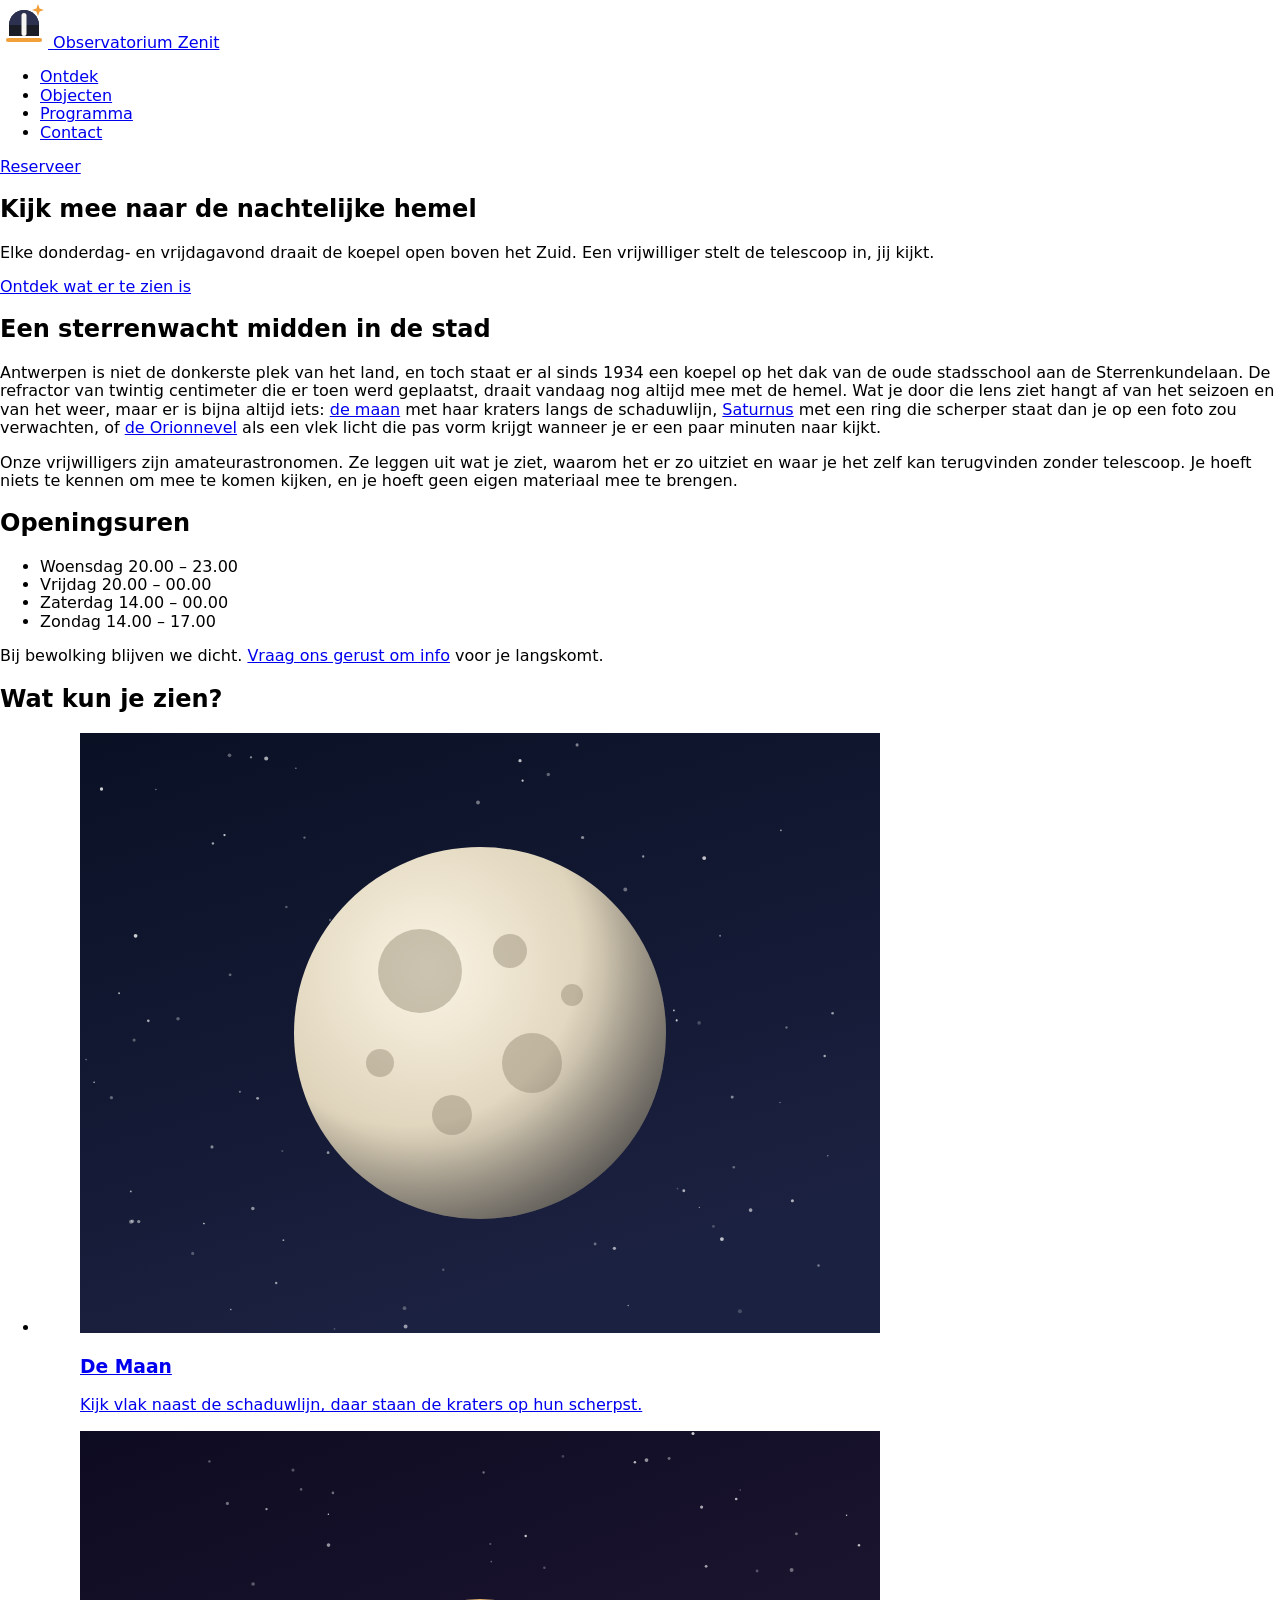
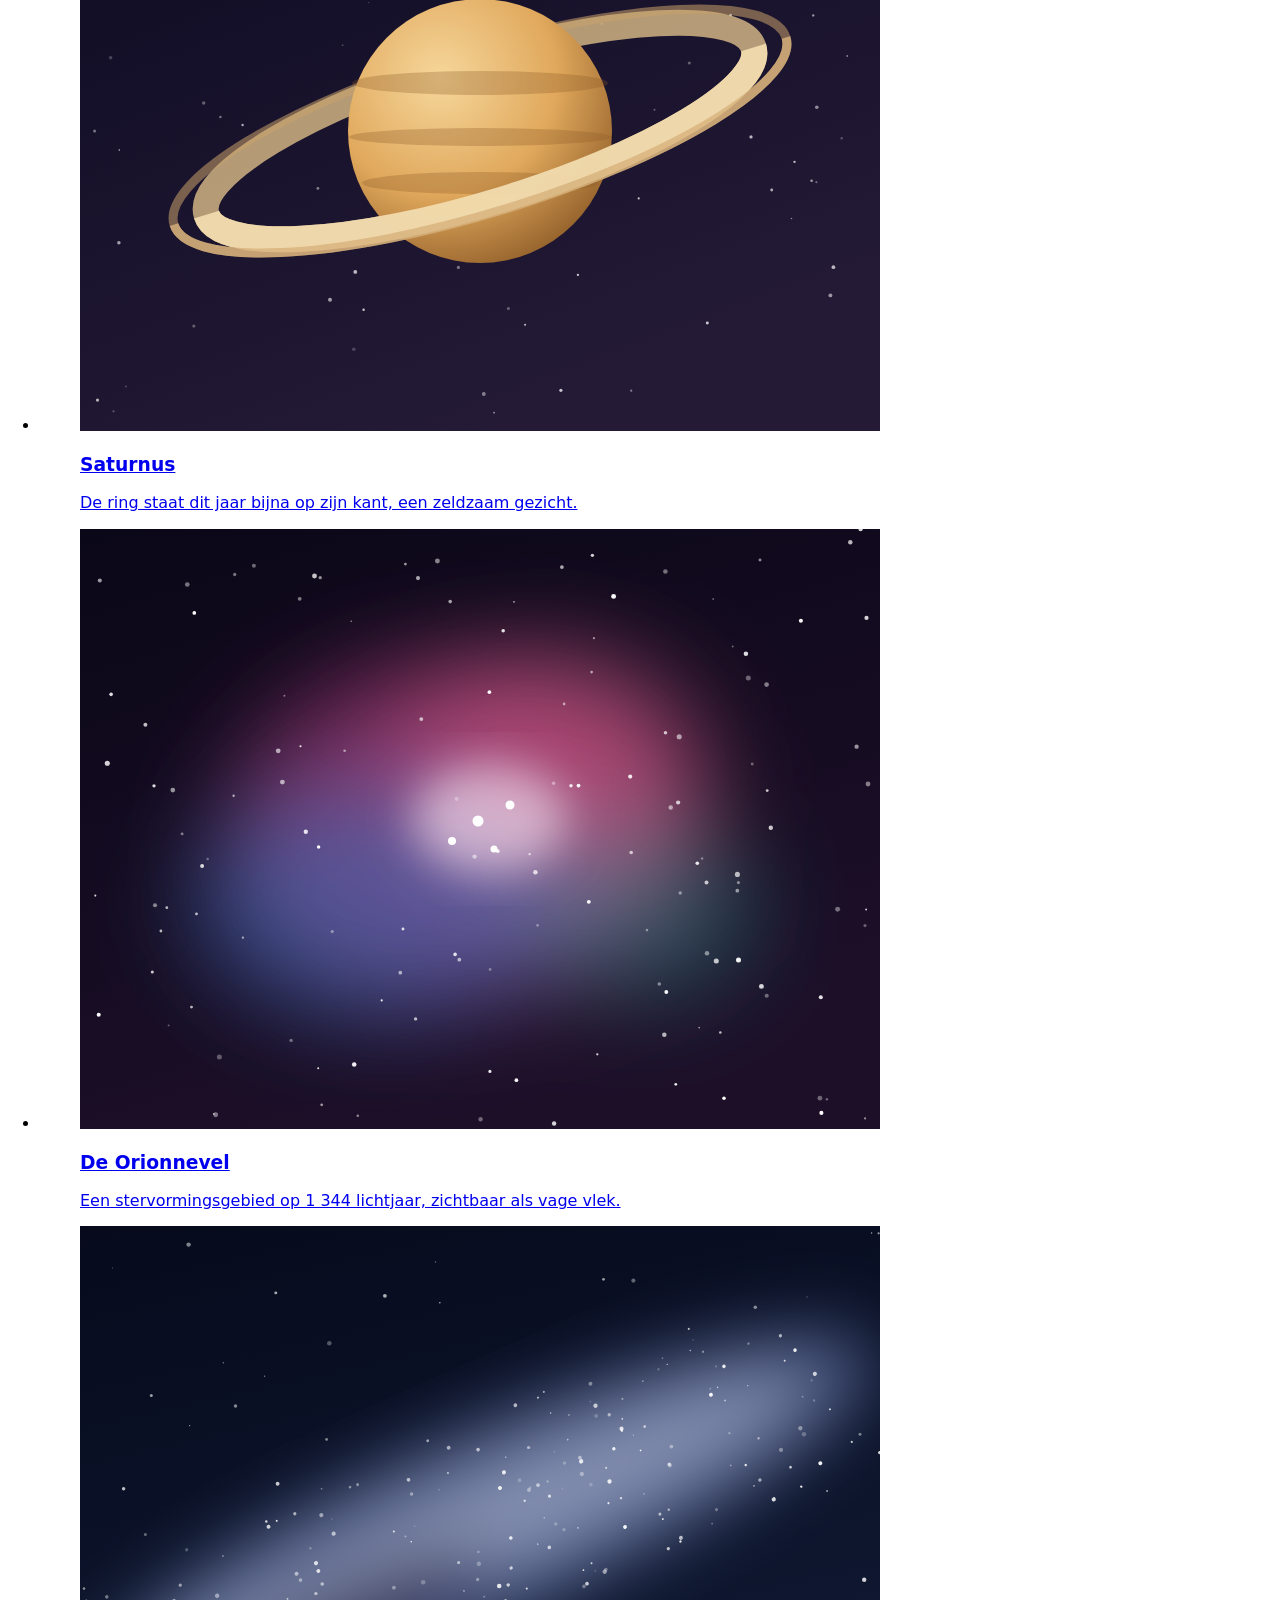
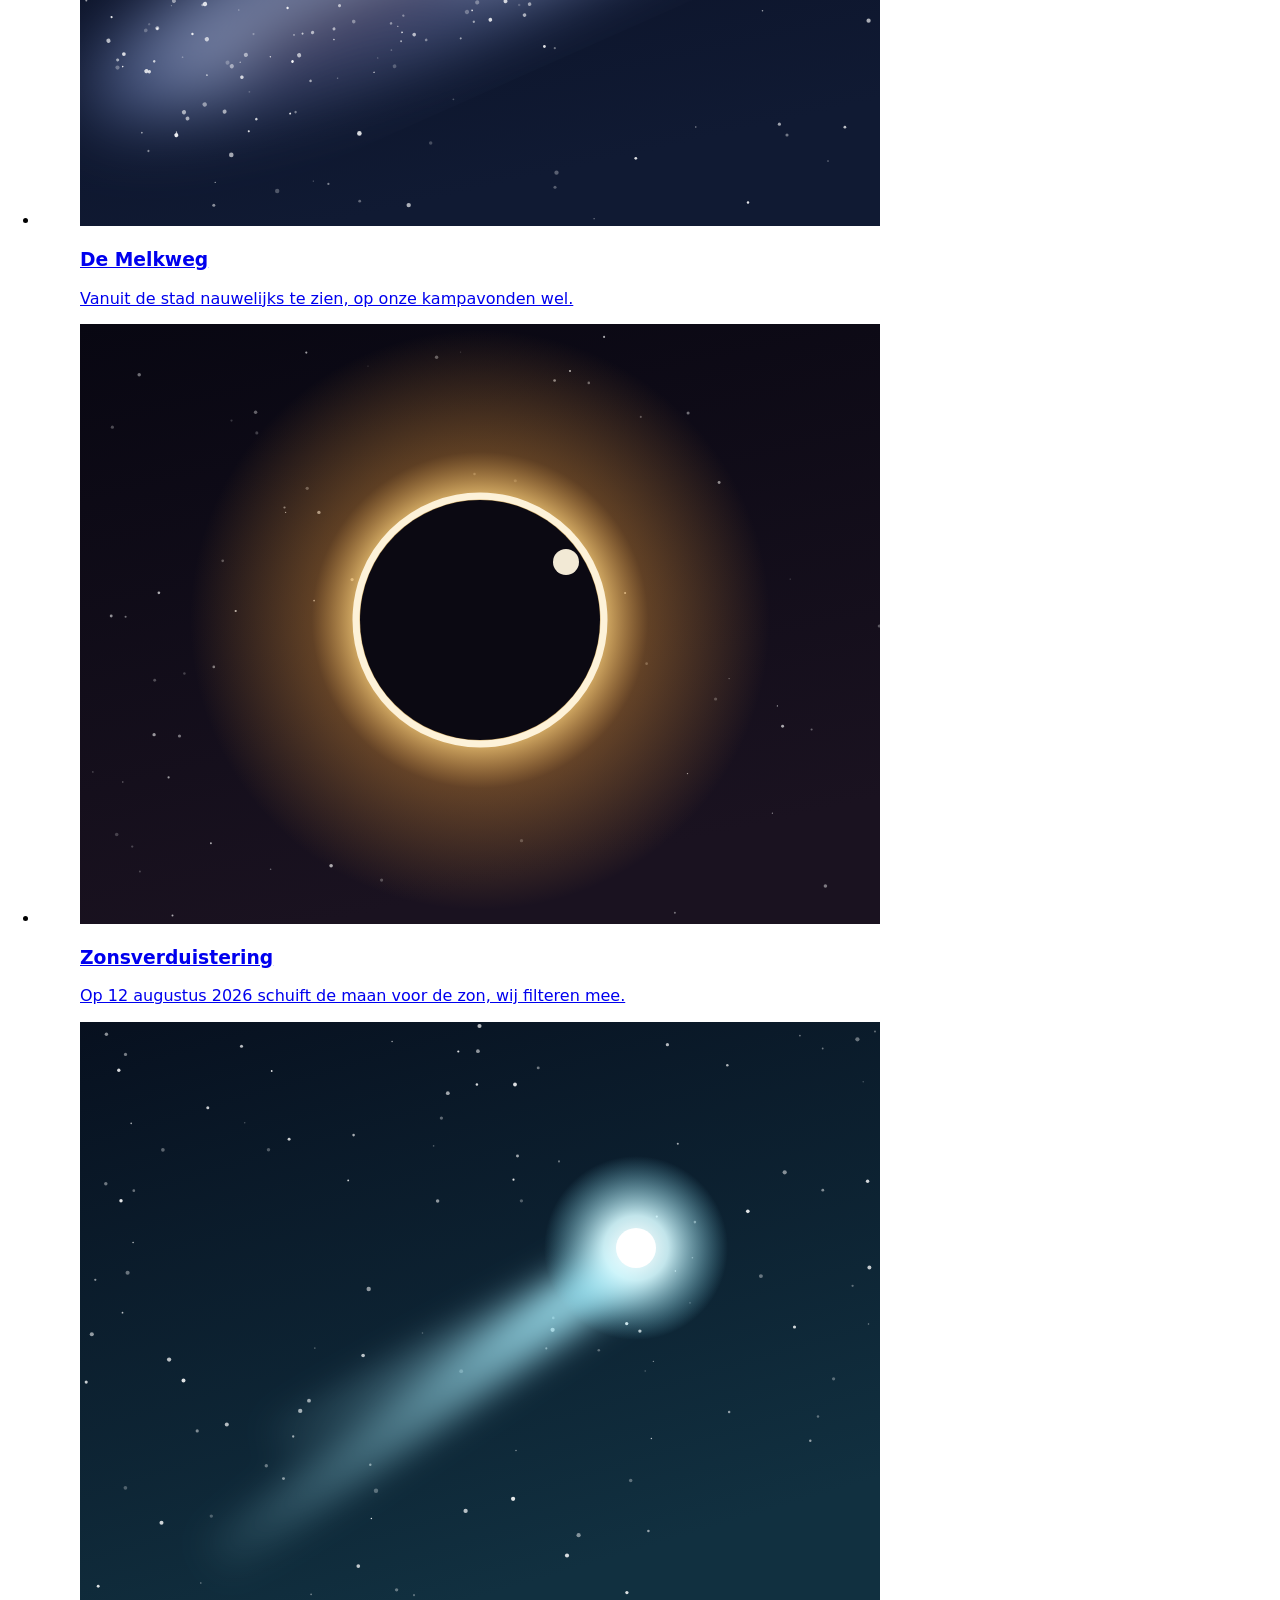
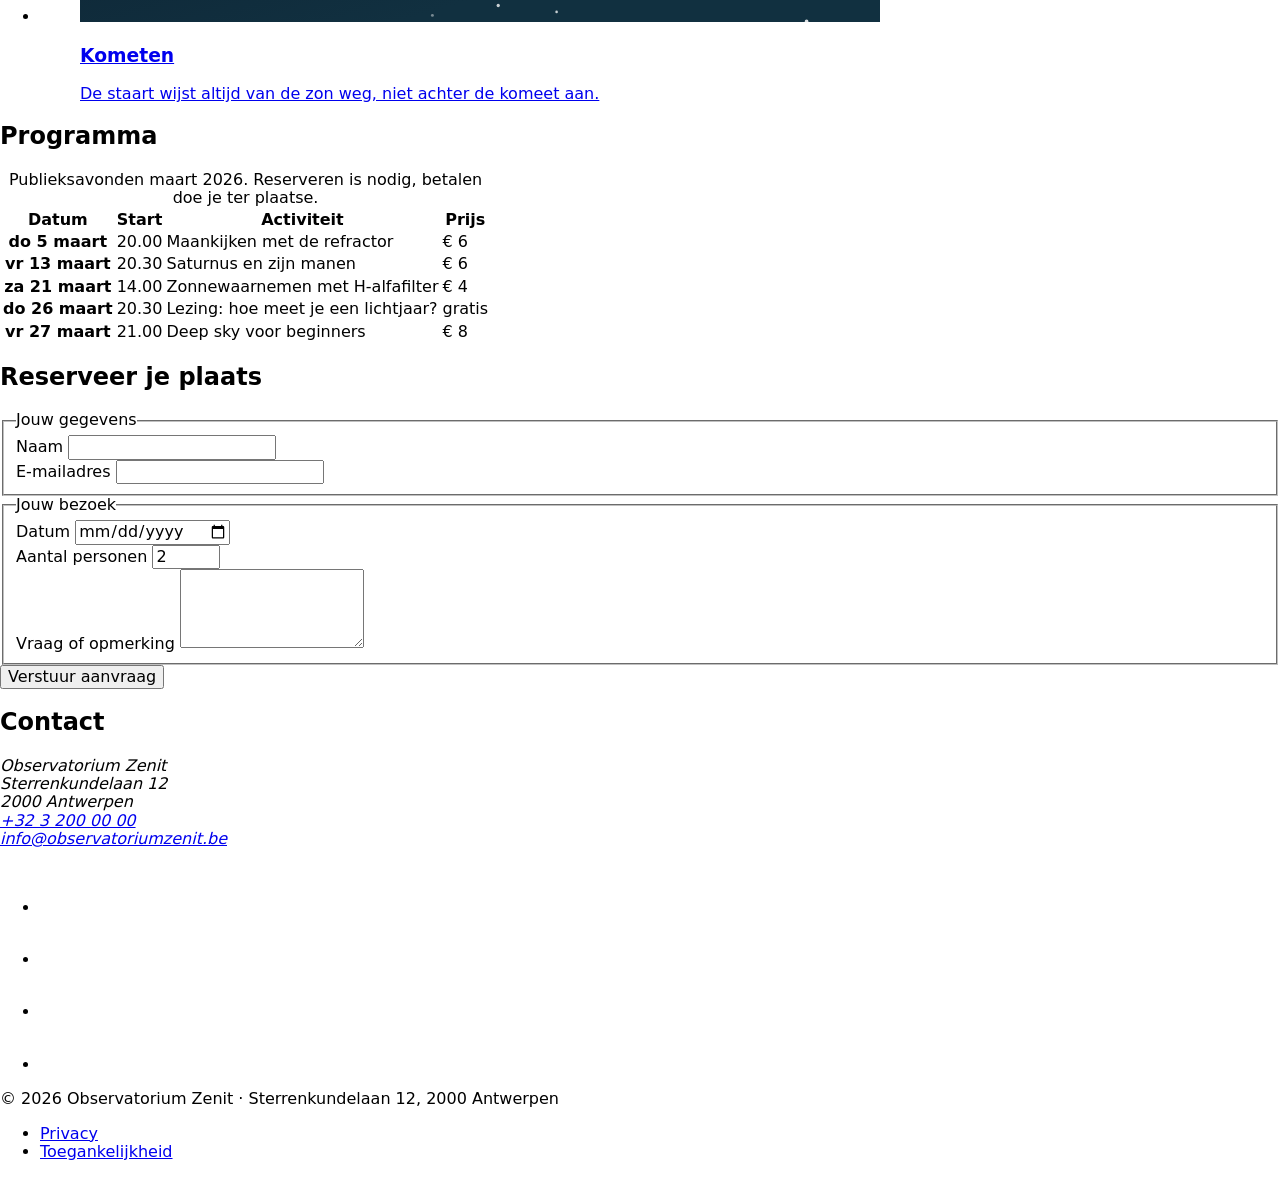
==== observatory/startbestanden/index.html @ cfd544e3 "index.html fout" ====
<!doctype html>
<html lang="nl-BE">
  <head>
    <meta charset="UTF-8" />
    <meta name="viewport" content="width=device-width, initial-scale=1.0" />
    <title>Observatory</title>
    <link rel="stylesheet" href="./css/normalize.css" />
    <link rel="stylesheet" href="style.css">
  </head>
  <body>
    <header class="site-header">
      <a class="logo" href="index.html">
        <img src="assets/logo.svg" alt="" />
        <span>Observatorium Zenit</span>
      </a>
      <nav class="main-nav" aria-label="Hoofdmenu">
        <ul>
          <li><a href="#discover">Ontdek</a></li>
          <li><a href="#objects">Objecten</a></li>
          <li><a href="#programme">Programma</a></li>
          <li><a href="#contact">Contact</a></li>
        </ul>
      </nav>
      <a class="button" href="#contact">Reserveer</a>
    </header>

    <section id="hero">
      <h1>Kijk mee naar de nachtelijke hemel</h1>
      <p>
        Elke donderdag- en vrijdagavond draait de koepel open boven het Zuid.
        Een vrijwilliger stelt de telescoop in, jij kijkt.
      </p>
      <a class="hero-link" href="#discover">Ontdek wat er te zien is</a>
    </section>

    <main>
      <section id="discover" class="discover">
        <article>
          <h2>Een sterrenwacht midden in de stad</h2>
          <p>
            Antwerpen is niet de donkerste plek van het land, en toch staat er
            al sinds 1934 een koepel op het dak van de oude stadsschool aan de
            Sterrenkundelaan. De refractor van twintig centimeter die er toen
            werd geplaatst, draait vandaag nog altijd mee met de hemel. Wat je
            door die lens ziet hangt af van het seizoen en van het weer, maar er
            is bijna altijd iets: <a href="#objects">de maan</a> met haar
            kraters langs de schaduwlijn, <a href="#objects">Saturnus</a> met
            een ring die scherper staat dan je op een foto zou verwachten, of
            <a href="#objects">de Orionnevel</a> als een vlek licht die pas vorm
            krijgt wanneer je er een paar minuten naar kijkt.
          </p>
          <p>
            Onze vrijwilligers zijn amateurastronomen. Ze leggen uit wat je
            ziet, waarom het er zo uitziet en waar je het zelf kan terugvinden
            zonder telescoop. Je hoeft niets te kennen om mee te komen kijken,
            en je hoeft geen eigen materiaal mee te brengen.
          </p>
        </article>

        <aside aria-labelledby="hours-title">
          <h2 id="hours-title">Openingsuren</h2>
          <ul class="hours">
            <li><span>Woensdag</span> <span>20.00 &ndash; 23.00</span></li>
            <li><span>Vrijdag</span> <span>20.00 &ndash; 00.00</span></li>
            <li><span>Zaterdag</span> <span>14.00 &ndash; 00.00</span></li>
            <li><span>Zondag</span> <span>14.00 &ndash; 17.00</span></li>
          </ul>
          <p>
            Bij bewolking blijven we dicht.
            <a href="#contact">Vraag ons gerust om info</a> voor je langskomt.
          </p>
        </aside>
      </section>

      <section id="objects">
        <h2>Wat kun je zien?</h2>
        <ul class="object-grid">
          <li class="object-card">
            <a href="#programme">
              <figure>
                <img
                  src="assets/object-moon.svg"
                  alt="De Maan met zichtbare kraters"
                  width="800"
                  height="600"
                />
                <figcaption>
                  <h3>De Maan</h3>
                  <p>
                    Kijk vlak naast de schaduwlijn, daar staan de kraters op hun
                    scherpst.
                  </p>
                </figcaption>
              </figure>
            </a>
          </li>
          <li class="object-card">
            <a href="#programme">
              <figure>
                <img
                  src="./assets/object-saturn.svg"
                  alt="Saturnus met zijn ring"
                  width="800"
                  height="600"
                />
                <figcaption>
                  <h3>Saturnus</h3>
                  <p>
                    De ring staat dit jaar bijna op zijn kant, een zeldzaam
                    gezicht.
                  </p>
                </figcaption>
              </figure>
            </a>
          </li>
          <li class="object-card">
            <a href="#programme">
              <figure>
                <img
                  src="./assets/object-orion.svg"
                  alt="De Orionnevel als gekleurde gaswolk"
                  width="800"
                  height="600"
                />
                <figcaption>
                  <h3>De Orionnevel</h3>
                  <p>
                    Een stervormingsgebied op 1&nbsp;344 lichtjaar, zichtbaar
                    als vage vlek.
                  </p>
                </figcaption>
              </figure>
            </a>
          </li>
          <li class="object-card">
            <a href="#programme">
              <figure>
                <img
                  src="./assets/object-milky-way.svg"
                  alt="De Melkweg als band van sterren over de nachthemel"
                  width="800"
                  height="600"
                />
                <figcaption>
                  <h3>De Melkweg</h3>
                  <p>
                    Vanuit de stad nauwelijks te zien, op onze kampavonden wel.
                  </p>
                </figcaption>
              </figure>
            </a>
          </li>
          <li class="object-card">
            <a href="#programme">
              <figure>
                <img
                  src="./assets/object-eclipse.svg"
                  alt="Zonsverduistering waarbij de maan voor de zon schuift"
                  width="800"
                  height="600"
                />
                <figcaption>
                  <h3>Zonsverduistering</h3>
                  <p>
                    Op 12 augustus 2026 schuift de maan voor de zon, wij
                    filteren mee.
                  </p>
                </figcaption>
              </figure>
            </a>
          </li>
          <li class="object-card">
            <a href="#programme">
              <figure>
                <img
                  src="./assets/object-comet.svg"
                  alt="Een komeet met een lange staart"
                  width="800"
                  height="600"
                />
                <figcaption>
                  <h3>Kometen</h3>
                  <p>
                    De staart wijst altijd van de zon weg, niet achter de komeet
                    aan.
                  </p>
                </figcaption>
              </figure>
            </a>
          </li>
        </ul>
      </section>

      <section id="programme">
        <h2>Programma</h2>
        <div class="table-scroll">
          <table>
            <caption>
              Publieksavonden maart 2026. Reserveren is nodig, betalen doe je
              ter plaatse.
            </caption>
            <thead>
              <tr>
                <th scope="col">Datum</th>
                <th scope="col">Start</th>
                <th scope="col">Activiteit</th>
                <th scope="col">Prijs</th>
              </tr>
            </thead>
            <tbody>
              <tr>
                <th scope="row">do 5 maart</th>
                <td>20.00</td>
                <td>Maankijken met de refractor</td>
                <td>&euro;&nbsp;6</td>
              </tr>
              <tr>
                <th scope="row">vr 13 maart</th>
                <td>20.30</td>
                <td>Saturnus en zijn manen</td>
                <td>&euro;&nbsp;6</td>
              </tr>
              <tr>
                <th scope="row">za 21 maart</th>
                <td>14.00</td>
                <td>Zonnewaarnemen met H-alfafilter</td>
                <td>&euro;&nbsp;4</td>
              </tr>
              <tr>
                <th scope="row">do 26 maart</th>
                <td>20.30</td>
                <td>Lezing: hoe meet je een lichtjaar?</td>
                <td>gratis</td>
              </tr>
              <tr>
                <th scope="row">vr 27 maart</th>
                <td>21.00</td>
                <td>Deep sky voor beginners</td>
                <td>&euro;&nbsp;8</td>
              </tr>
            </tbody>
          </table>
        </div>
      </section>

      <section id="contact" class="contact">
        <article>
          <h2>Reserveer je plaats</h2>
          <form action="#" method="post">
            <fieldset>
              <legend>Jouw gegevens</legend>
              <div class="field">
                <label for="name">Naam</label>
                <input
                  type="text"
                  id="name"
                  name="name"
                  autocomplete="name"
                  required
                />
              </div>
              <div class="field">
                <label for="email">E-mailadres</label>
                <input
                  type="email"
                  id="email"
                  name="email"
                  autocomplete="email"
                  required
                />
              </div>
            </fieldset>
            <fieldset>
              <legend>Jouw bezoek</legend>
              <div class="field">
                <label for="date">Datum</label>
                <input type="date" id="date" name="date" required />
              </div>
              <div class="field">
                <label for="guests">Aantal personen</label>
                <input
                  type="number"
                  id="guests"
                  name="guests"
                  min="1"
                  max="8"
                  value="2"
                  required
                />
              </div>
              <div class="field">
                <label for="message">Vraag of opmerking</label>
                <textarea id="message" name="message" rows="4"></textarea>
              </div>
            </fieldset>
            <button type="submit" class="button">Verstuur aanvraag</button>
          </form>
        </article>

        <aside aria-labelledby="contact-title">
          <h2 id="contact-title">Contact</h2>
          <address>
            Observatorium Zenit<br />
            Sterrenkundelaan 12<br />
            2000 Antwerpen<br />
            <a href="tel:+3232000000">+32 3 200 00 00</a><br />
            <a href="mailto:info@observatoriumzenit.be"
              >info@observatoriumzenit.be</a
            >
          </address>
          <ul class="social">
            <li>
              <a href="#"
                ><img
                  src="./assets/icon-facebook.svg"
                  alt="Facebook"
                  width="48"
                  height="48"
              /></a>
            </li>
            <li>
              <a href="#"
                ><img
                  src="./assets/icon-instagram.svg"
                  alt="Instagram"
                  width="48"
                  height="48"
              /></a>
            </li>
            <li>
              <a href="#"
                ><img
                  src="./assets/icon-linkedin.svg"
                  alt="LinkedIn"
                  width="48"
                  height="48"
              /></a>
            </li>
            <li>
              <a href="#"
                ><img
                  src="./assets/icon-youtube.svg"
                  alt="YouTube"
                  width="48"
                  height="48"
              /></a>
            </li>
          </ul>
        </aside>
      </section>
    </main>

    <footer class="site-footer">
      <p>
        &copy; 2026 Observatorium Zenit &middot; Sterrenkundelaan 12, 2000
        Antwerpen
      </p>
      <nav aria-label="Voettekst">
        <ul>
          <li><a href="#">Privacy</a></li>
          <li><a href="#">Toegankelijkheid</a></li>
        </ul>
      </nav>
    </footer>
  </body>
</html>
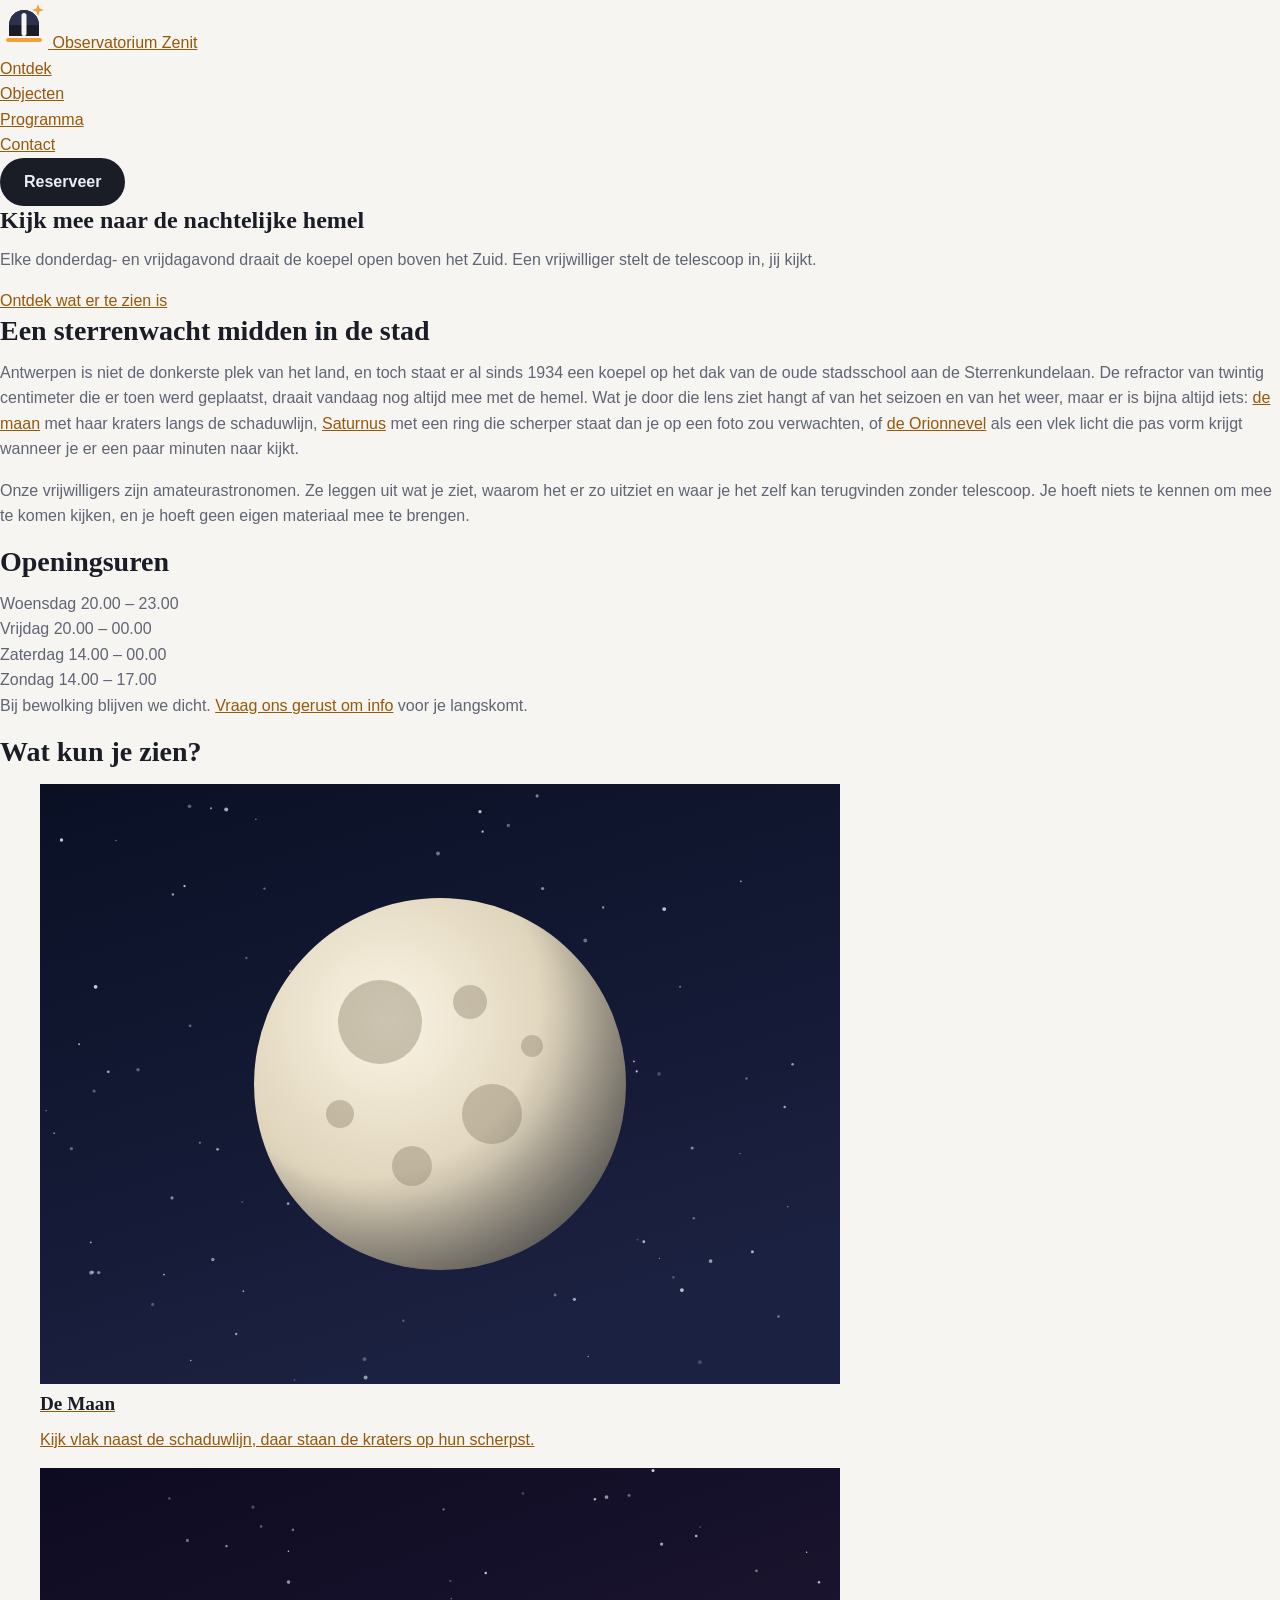
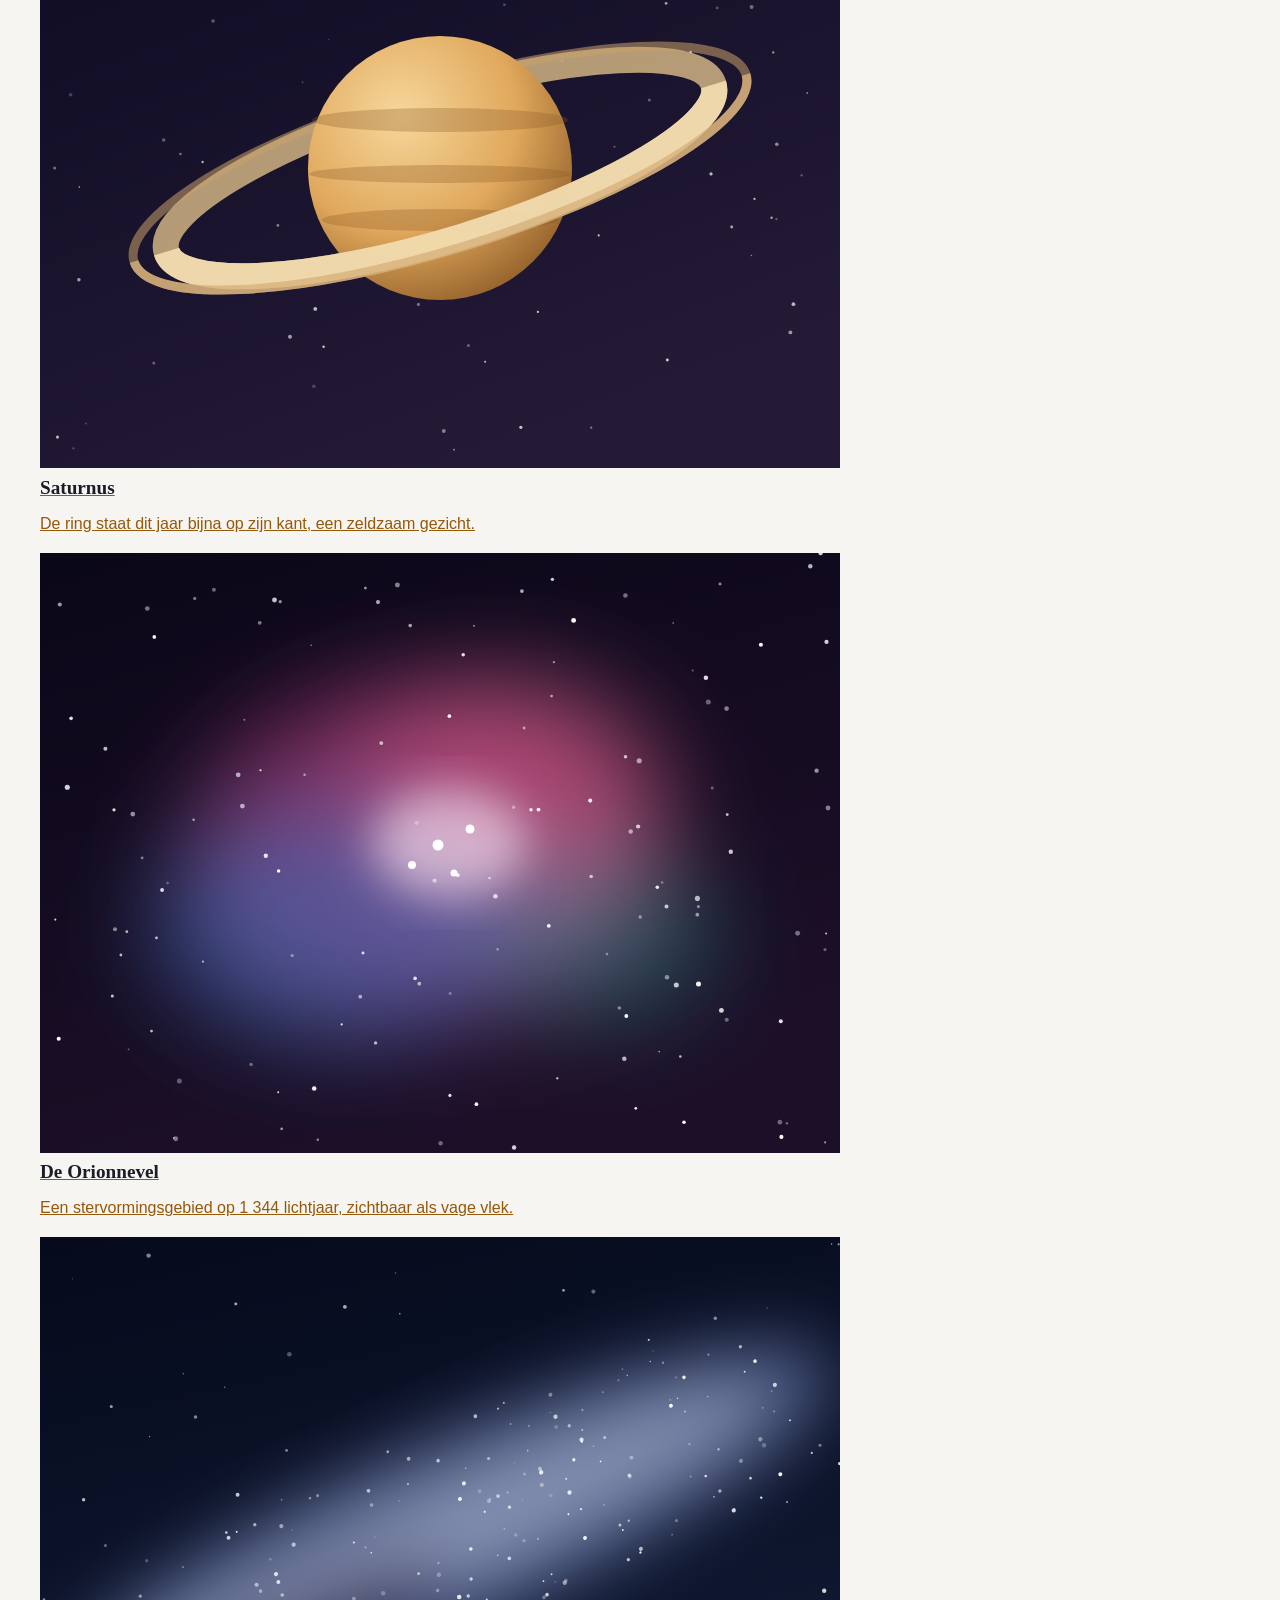
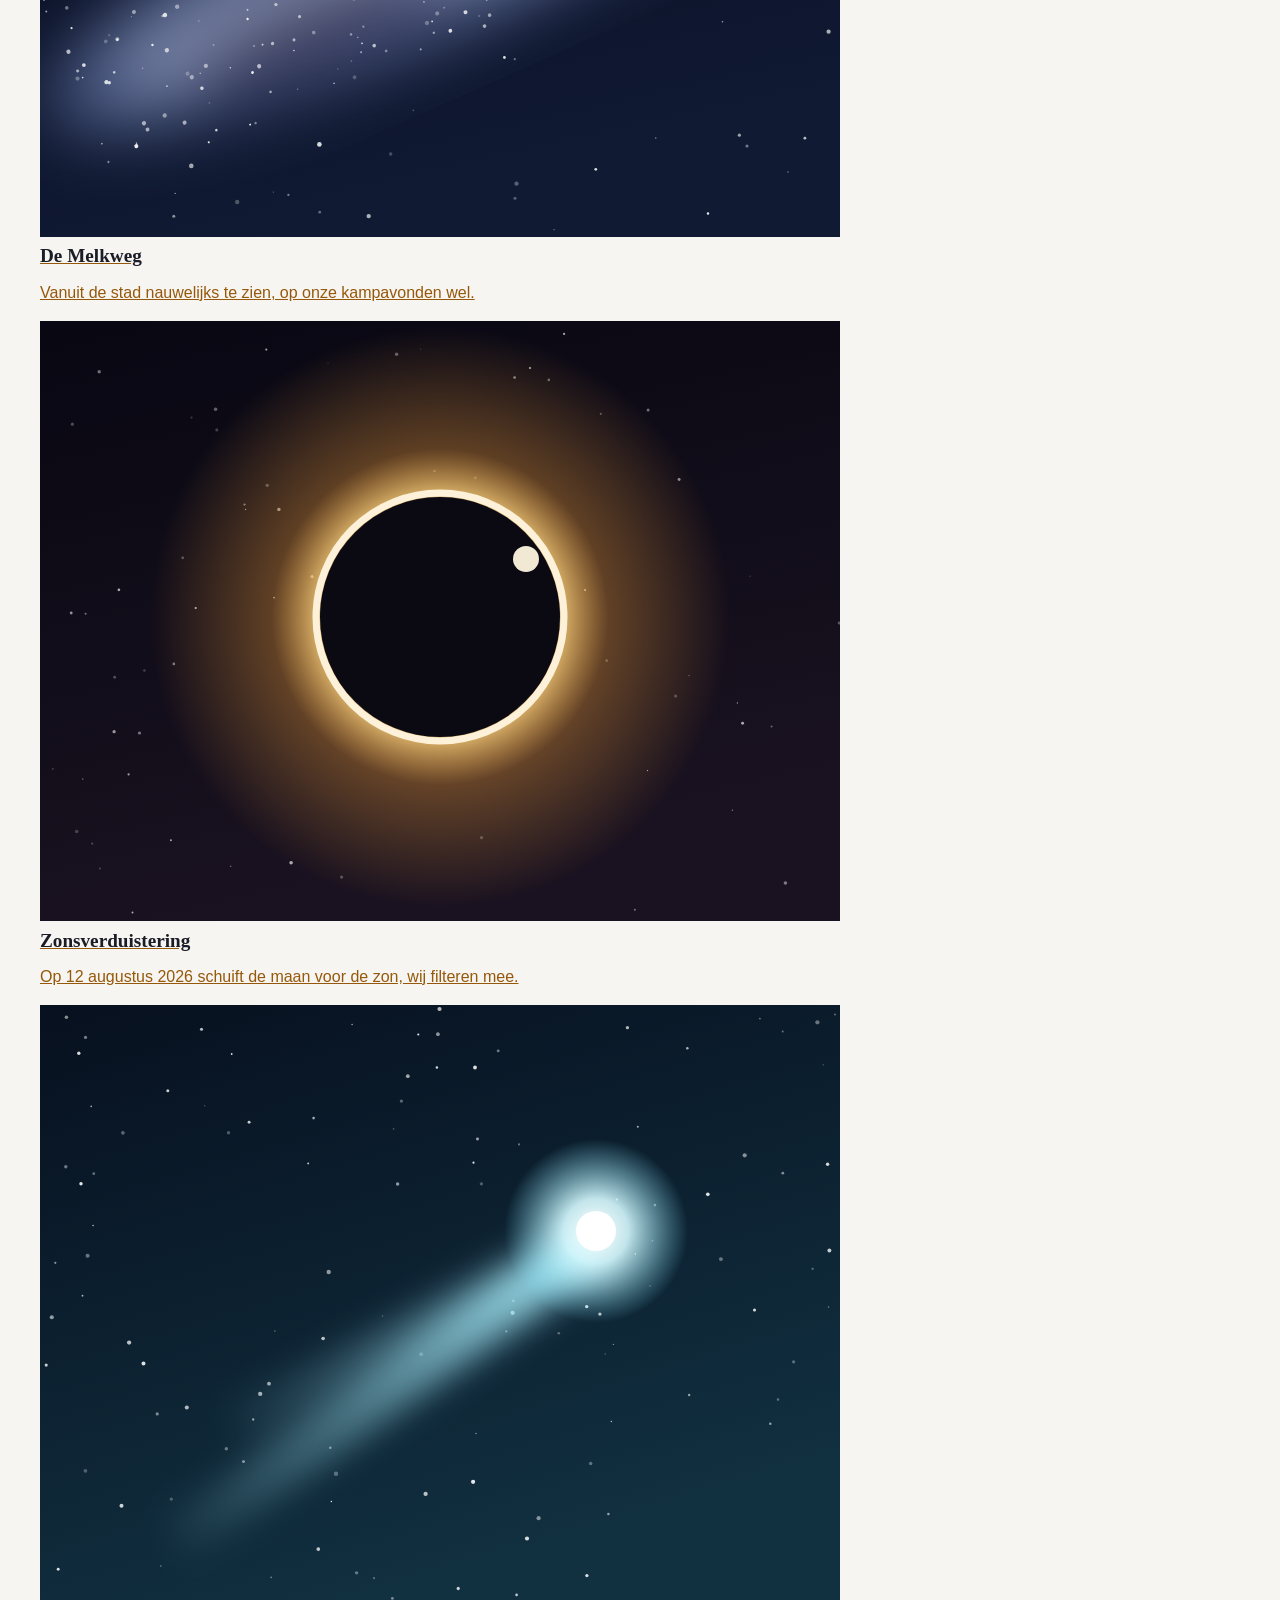
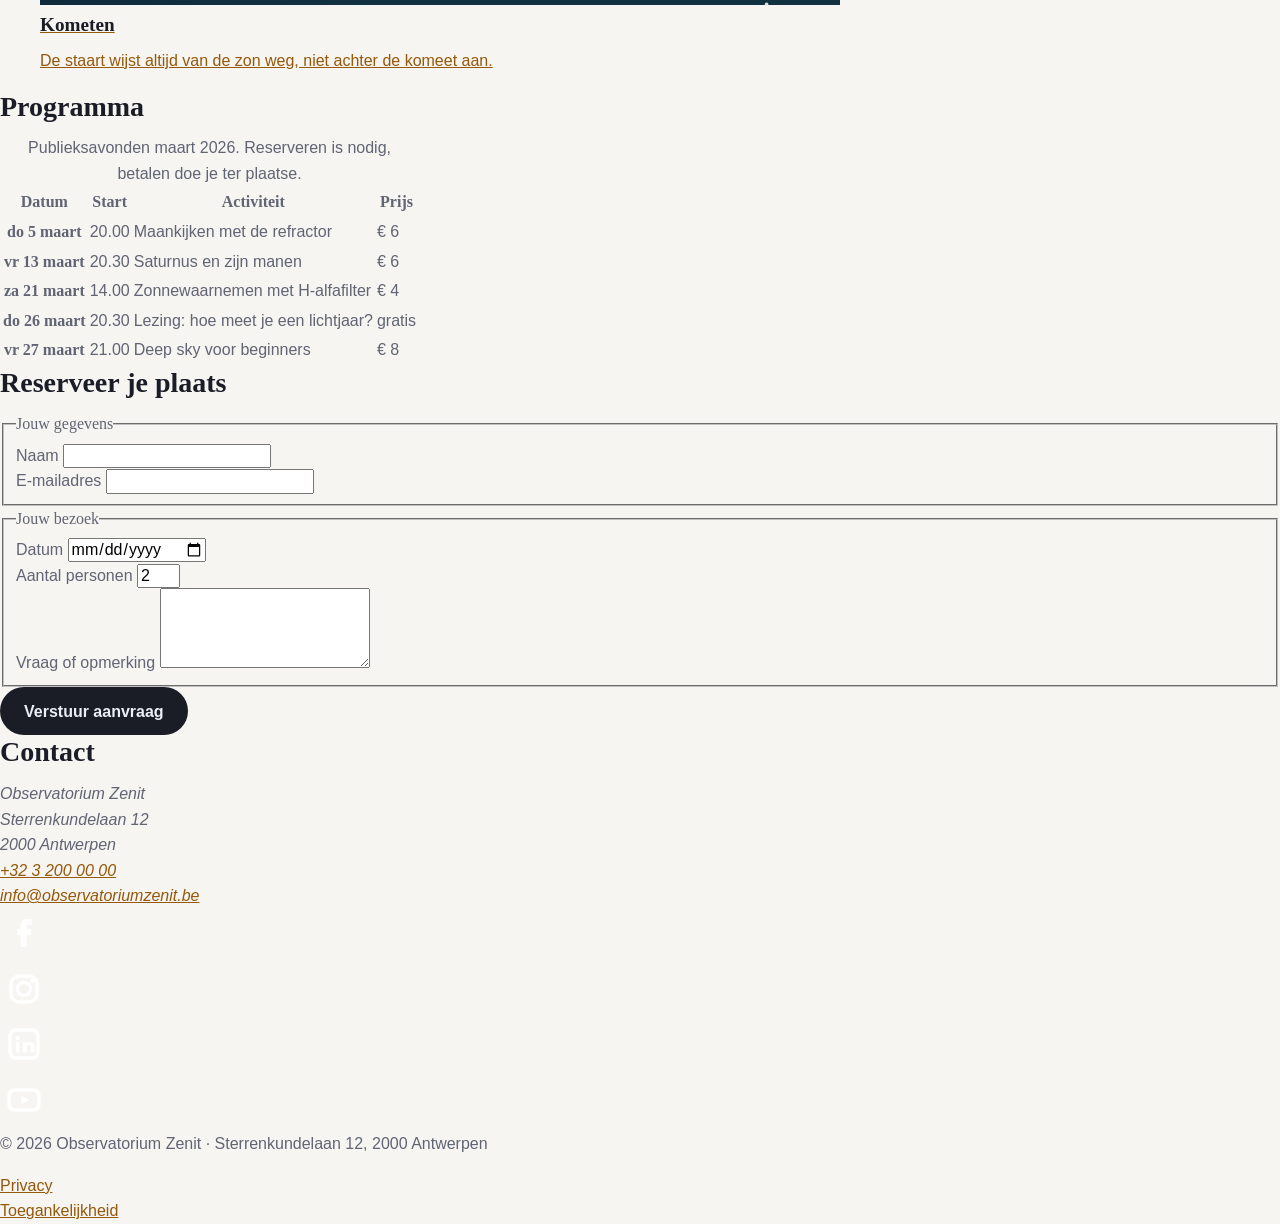
==== commit 143e6adc: "fix" ====
--- a/observatory/startbestanden/index.html
+++ b/observatory/startbestanden/index.html
@@ -4,8 +4,8 @@
     <meta charset="UTF-8" />
     <meta name="viewport" content="width=device-width, initial-scale=1.0" />
     <title>Observatory</title>
-    <link rel="stylesheet" href="./css/normalize.css" />
-    <link rel="stylesheet" href="style.css">
+    <link rel="stylesheet" href="css/normalize.css" />
+    <link rel="stylesheet" href="css/style.css">
   </head>
   <body>
     <header class="site-header">
--- a/observatory/startbestanden/css/style.css
+++ b/observatory/startbestanden/css/style.css
@@ -0,0 +1,88 @@
+:root {
+  --color-surface: rgb(246, 245, 242);
+  --color-card: rgb(255, 255, 255);
+  --color-ink: rgb(26, 28, 38);
+  --color-muted: rgb(96, 100, 115);
+  --color-line: rgb(214, 212, 205);
+  --color-on-dark: rgb(236, 238, 246);
+  --color-accent: rgb(242, 160, 58);
+  --color-accent-dark: rgb(150, 88, 10);
+  --color-valid: rgb(42, 132, 72);
+  --color-invalid: rgb(178, 48, 48);
+
+  --font-heading: Georgia, "Times New Roman", serif;
+  --font-body: "Helvetica Neue", Arial, sans-serif;
+}
+
+body {
+  min-height: 100vh;
+  display: grid;
+  grid-template-columns: 1fr;
+  grid-template-rows: auto auto 1fr auto;
+  grid-template-areas: "header", "hero", "main", "footer";
+
+  background: var(--color-surface);
+  color: var(--color-muted);
+  font-family: var(--font-body);
+  line-height: 1.6;
+}
+
+h1,
+h2,
+h3,
+legend,
+thead,
+th {
+  font-family: var(--font-heading);
+}
+
+h1,
+h2,
+h3 {
+  color: var(--color-ink);
+  line-height: 1.2;
+  margin: 0 0 0.75rem;
+}
+
+h2 {
+  font-size: 1.75rem;
+}
+
+h3 {
+  font-size: 1.2rem;
+}
+
+p {
+  margin: 0 0 1rem;
+}
+
+a {
+  color: var(--color-accent-dark);
+}
+
+img {
+  max-width: 100%;
+  height: auto;
+}
+
+ul {
+  list-style: none;
+  margin: 0;
+  padding: 0;
+}
+
+.button {
+  display: inline-block;
+  padding: 0.7rem 1.5rem;
+  background: var(--color-ink);
+  color: var(--color-on-dark);
+  font: inherit;
+  font-weight: 700;
+  text-decoration: none;
+  border: 0;
+  border-radius: 999px;
+  cursor: pointer;
+  transition:
+    background-color 0.2s,
+    transform 0.2s;
+}
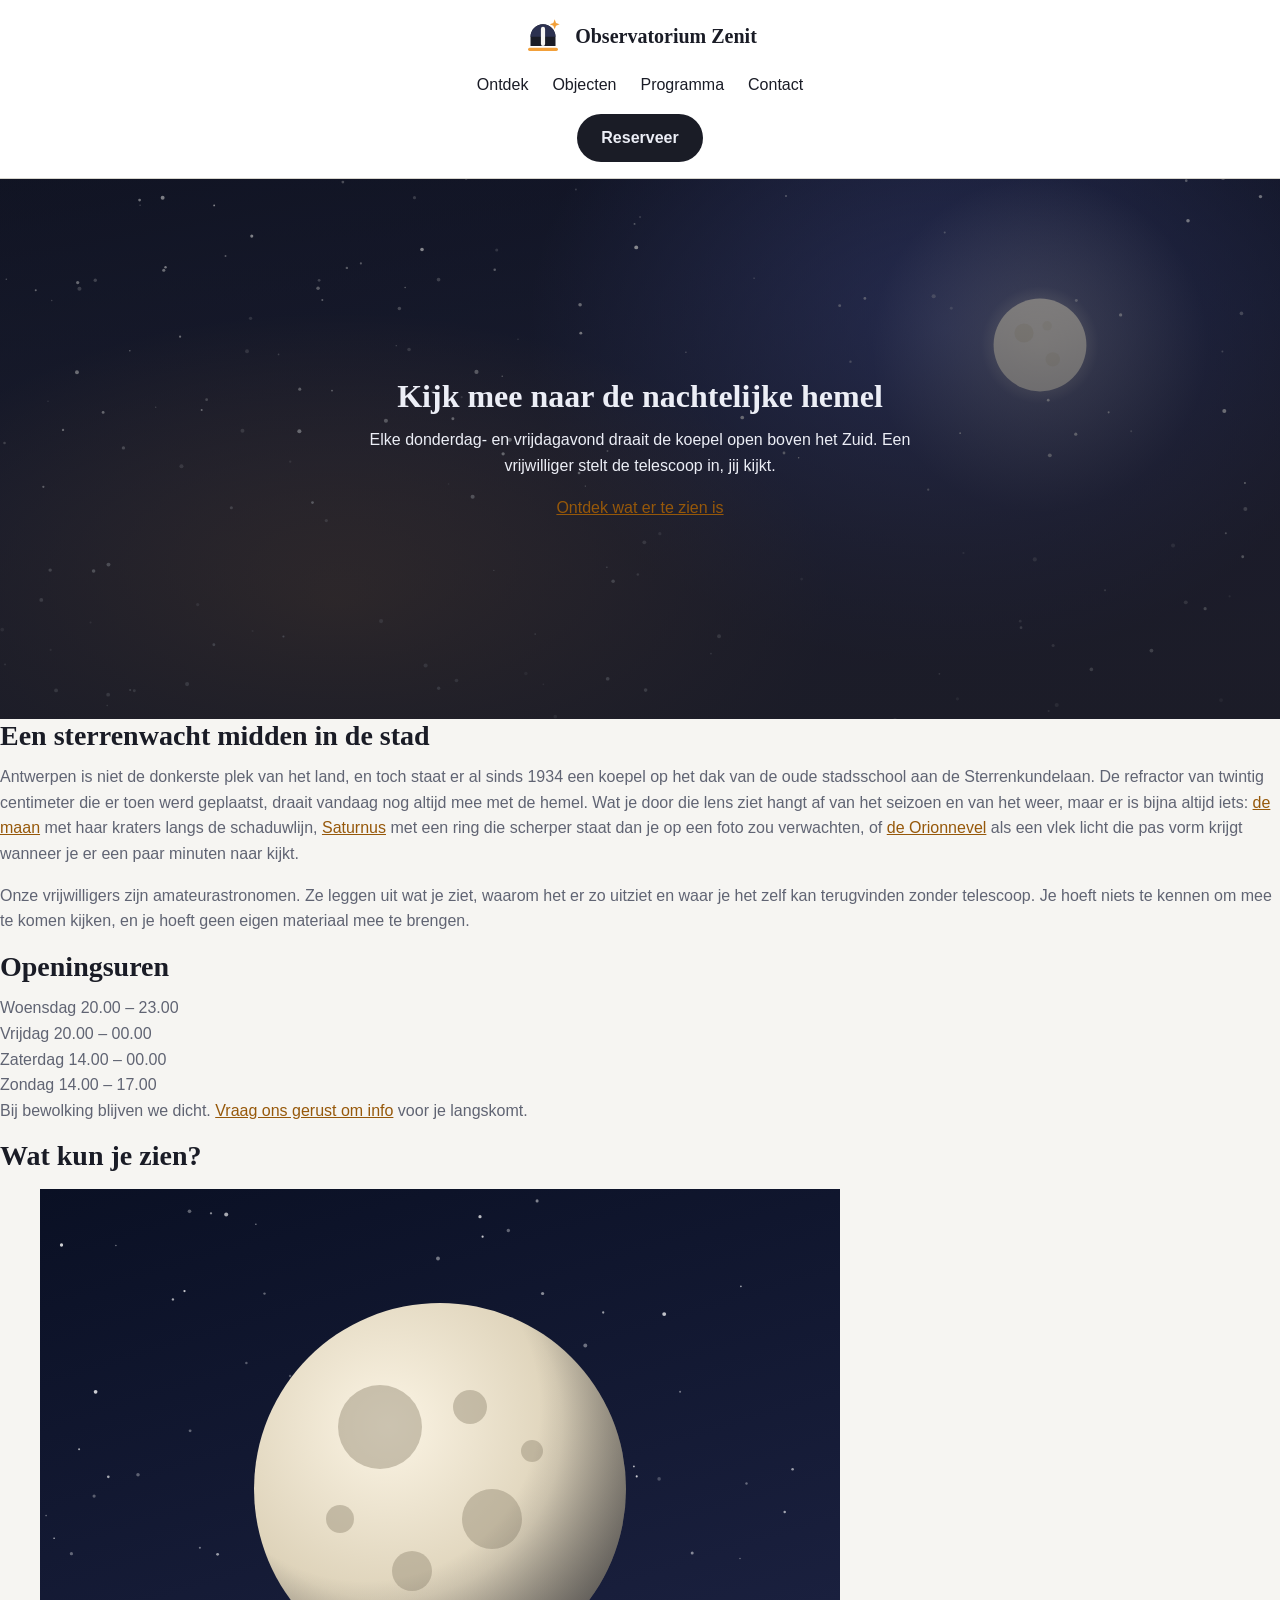
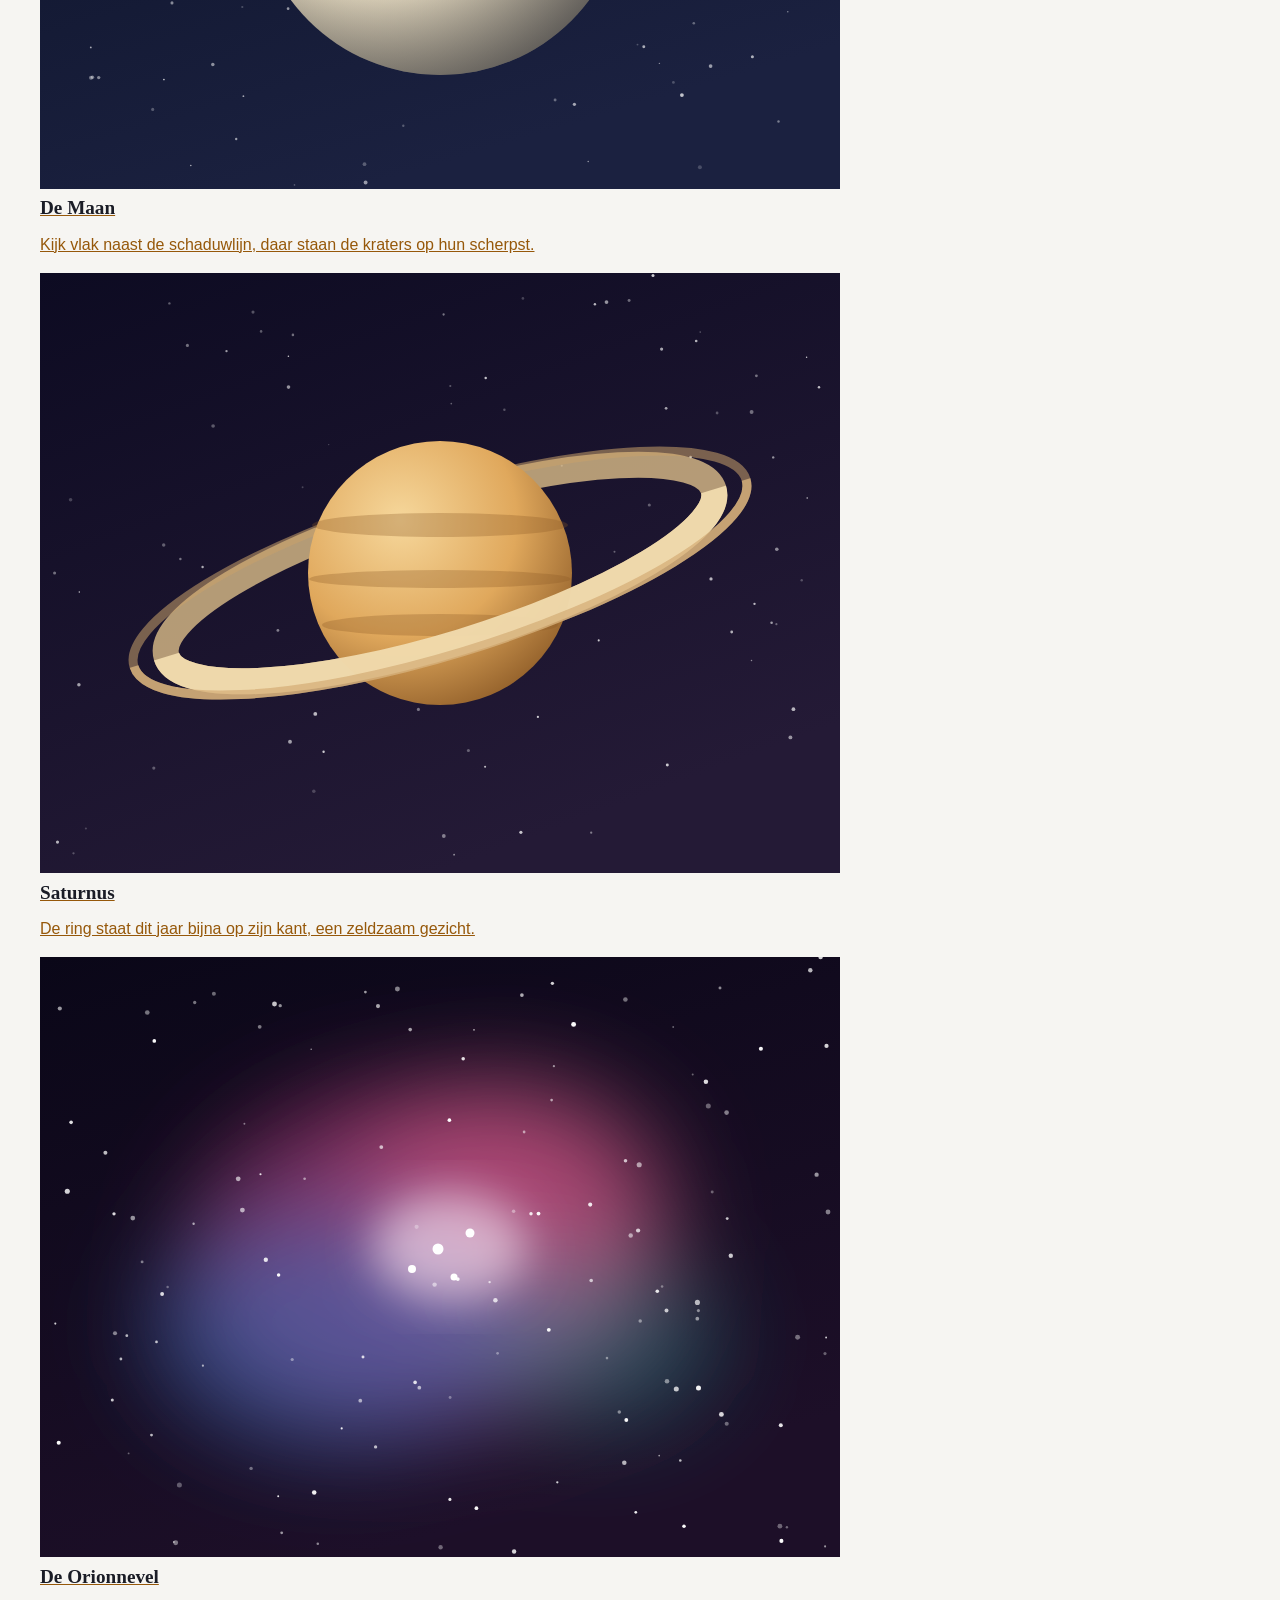
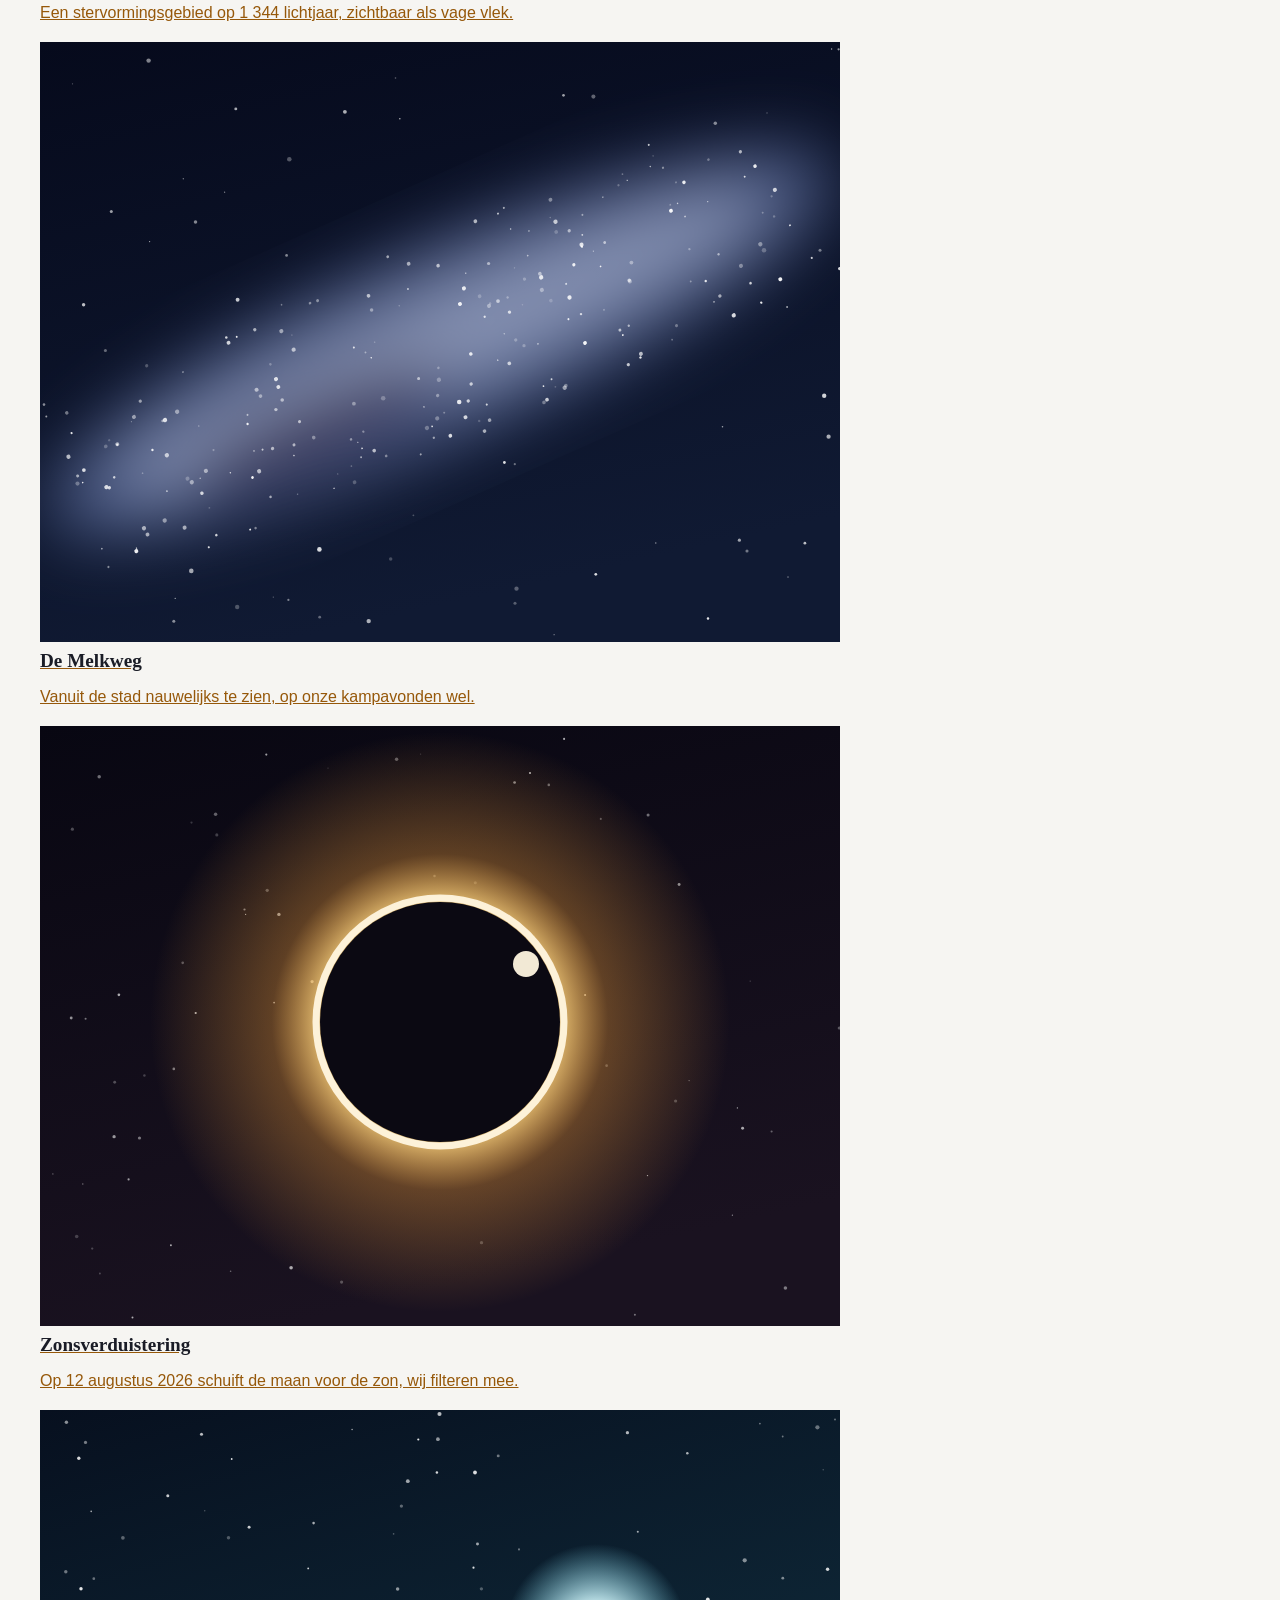
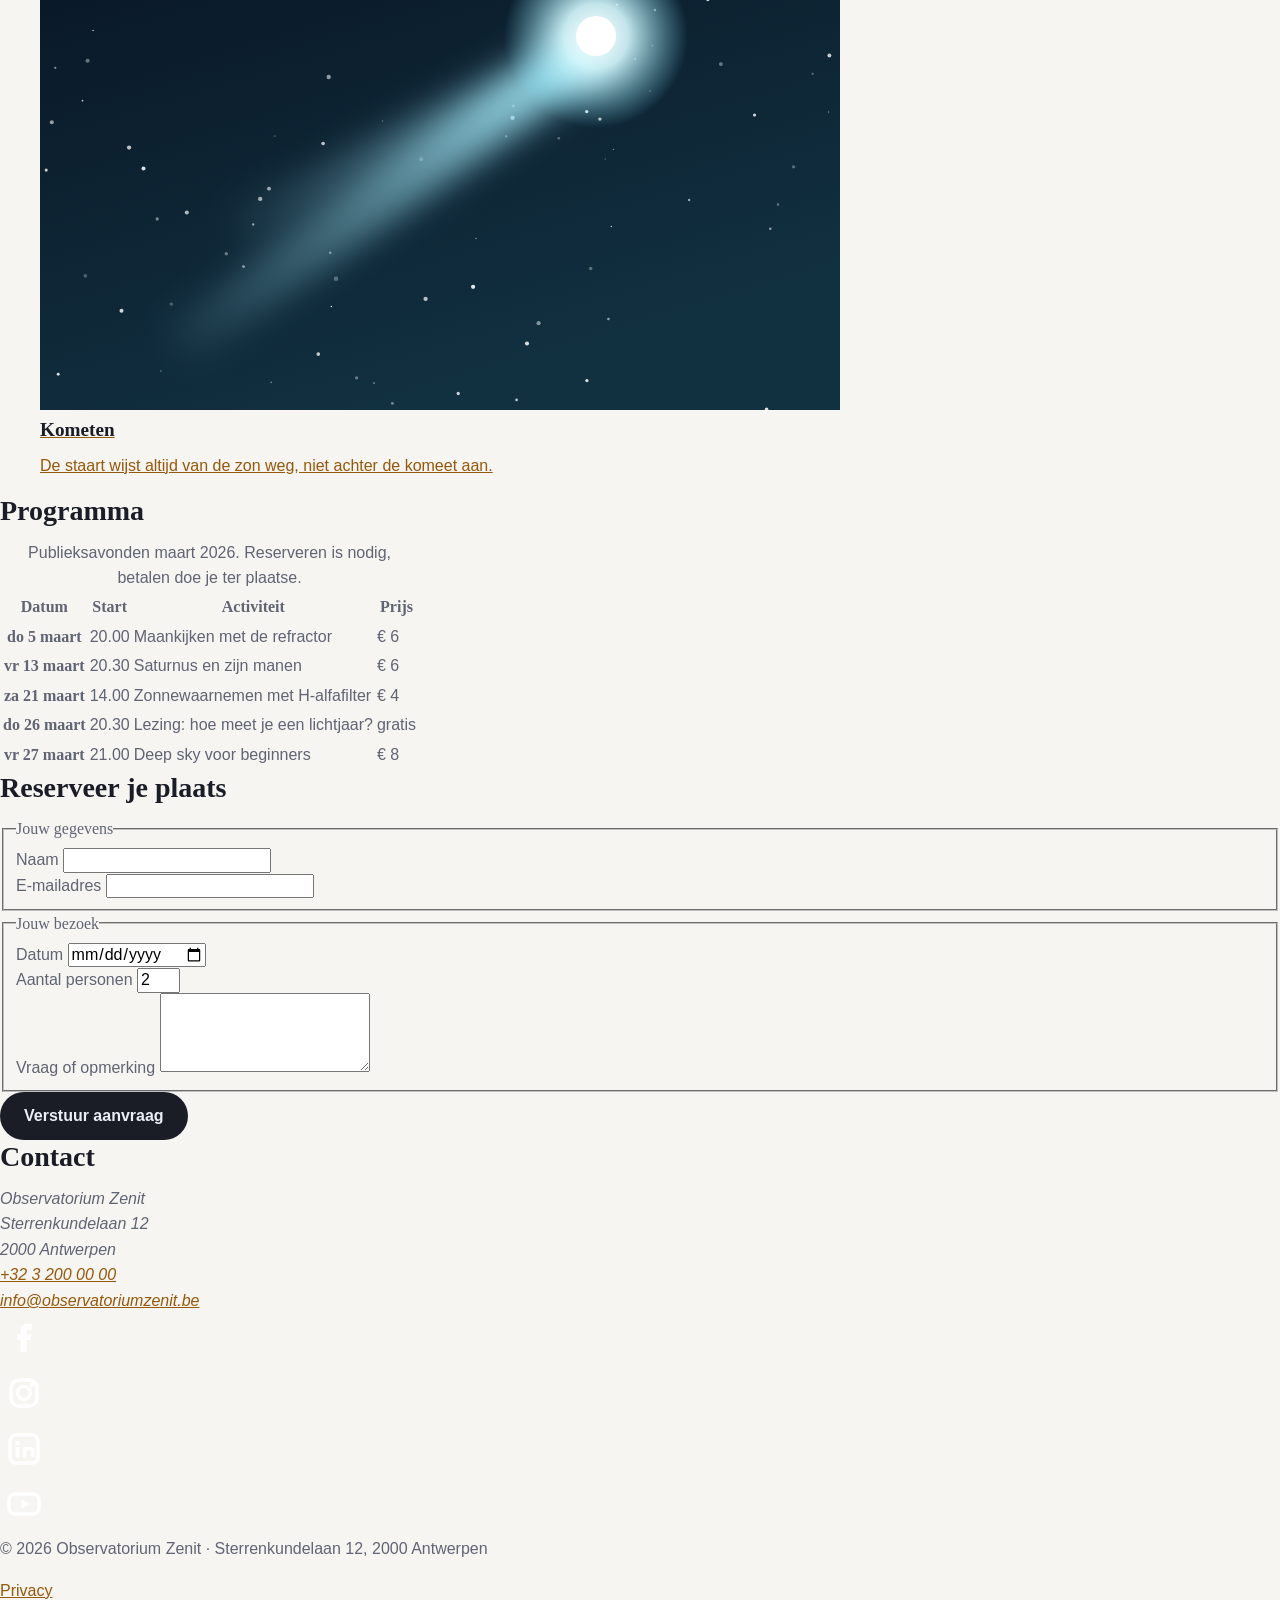
==== commit 467f6102: "index, css" ====
--- a/observatory/startbestanden/index.html
+++ b/observatory/startbestanden/index.html
@@ -5,7 +5,7 @@
     <meta name="viewport" content="width=device-width, initial-scale=1.0" />
     <title>Observatory</title>
     <link rel="stylesheet" href="css/normalize.css" />
-    <link rel="stylesheet" href="css/style.css">
+    <link rel="stylesheet" href="css/style.css" />
   </head>
   <body>
     <header class="site-header">
--- a/observatory/startbestanden/css/style.css
+++ b/observatory/startbestanden/css/style.css
@@ -19,7 +19,11 @@
   display: grid;
   grid-template-columns: 1fr;
   grid-template-rows: auto auto 1fr auto;
-  grid-template-areas: "header", "hero", "main", "footer";
+  grid-template-areas:
+    "header"
+    "hero"
+    "main"
+    "footer";
 
   background: var(--color-surface);
   color: var(--color-muted);
@@ -86,3 +90,71 @@
     background-color 0.2s,
     transform 0.2s;
 }
+
+.site-header {
+  grid-area: header;
+  display: flex;
+  flex-direction: column;
+  align-items: center;
+  gap: 1rem;
+  padding: 1rem;
+  background: var(--color-card);
+  border-bottom: 1px solid var(--color-line);
+}
+
+.logo {
+  display: flex;
+  align-items: center;
+  gap: 0.75rem;
+  color: var(--color-ink);
+  font-family: var(--font-heading);
+  font-size: 1.25rem;
+  font-weight: 700;
+  text-decoration: none;
+}
+
+.logo img {
+  width: 2.5rem;
+  height: 2.5rem;
+}
+
+.main-nav ul {
+  display: flex;
+  flex-wrap: wrap;
+  justify-content: center;
+  gap: 0.5rem 1.5rem;
+}
+
+.main-nav a {
+  color: var(--color-ink);
+  text-decoration: none;
+}
+
+#hero {
+  grid-area: hero;
+  min-height: 60vh;
+  display: flex;
+  flex-direction: column;
+  align-items: center;
+  justify-content: center;
+  padding: 3rem 1rem;
+  text-align: center;
+  color: var(--color-on-dark);
+  background-color: var(--color-ink);
+  background-image:
+    linear-gradient(rgba(26, 28, 38, 0.45), rgba(26, 28, 38, 0.85)),
+    url("../assets/hero-night-sky.svg");
+  background-size: cover;
+  background-position: center;
+  background-repeat: no-repeat;
+}
+
+#hero h1 {
+  font-size: 2rem;
+  color: var(--color-on-dark);
+}
+
+#hero p {
+  max-width: 38rem;
+}
+
